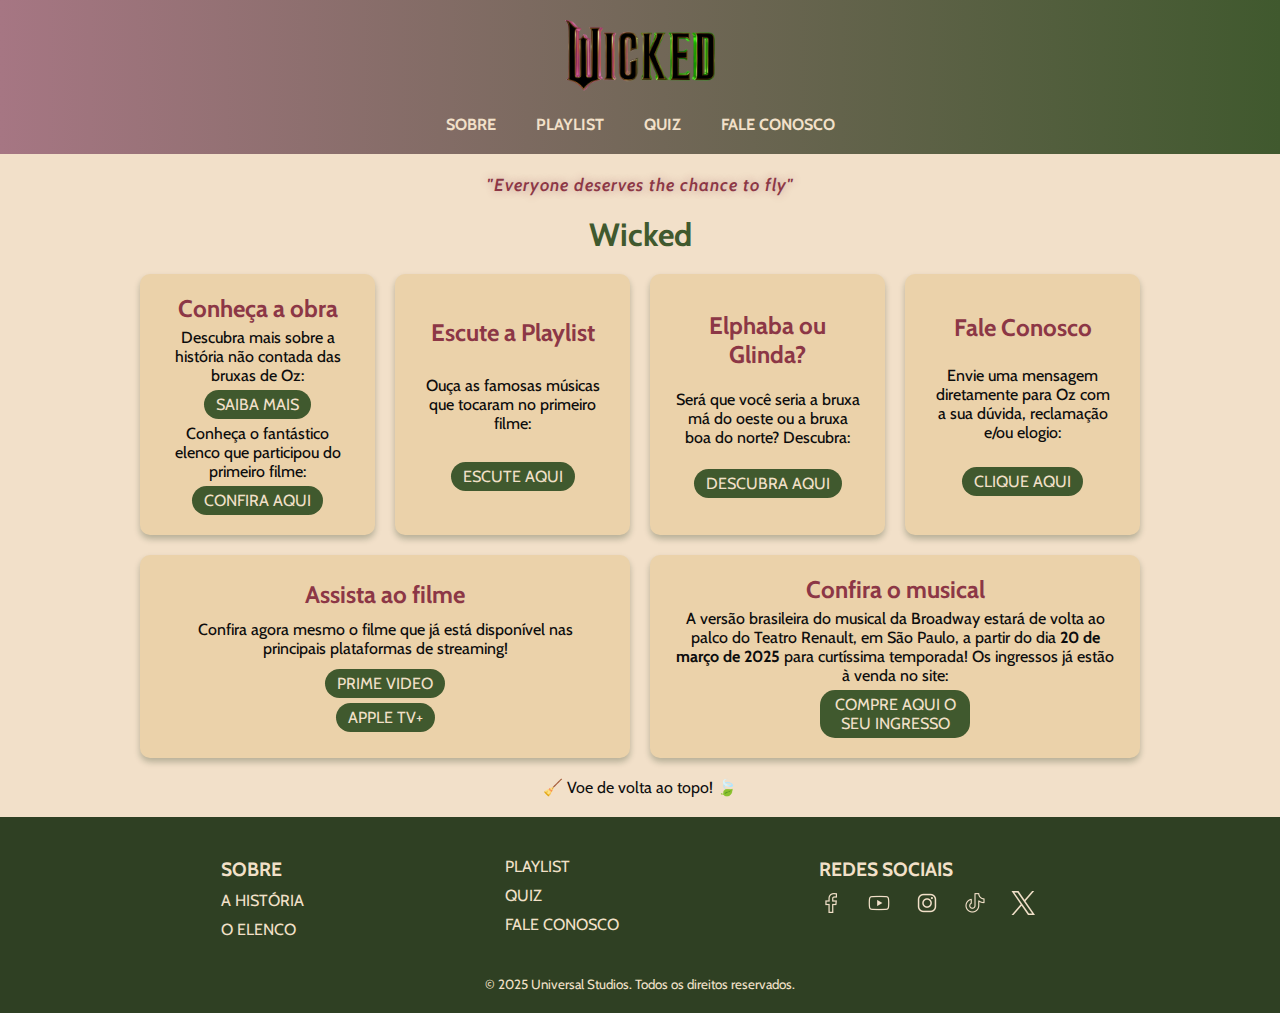
==== index.html @ 05f2bafe "padronizando o header" ====
<!DOCTYPE html>
<html lang="pt-BR">
    <head>
        <title>Wicked - Filme</title>
        <meta charset="UTF-8">
        <meta name="viewport" content="width=device-width, initial-scale=1">
        <meta name="description" content="Site sobre o filme 'Wicked' inspirado no musical de sucesso. Descubra a história nunca contada das bruxas de Oz.">
        <meta name="keywords" content="Wicked, Musical, Filme, Wicked The Musical, As Bruxas de Oz, Elphaba, Glinda, Broadway, Cinema">
        <meta name="author" content="CodificADAs IME-USP">
        <link rel="icon" href="assets/favicon.ico" type="image/x-icon">
        <link rel="stylesheet" href="style-index.css">
    </head>
    <body>
        <header>
            <a href="index.html"><img src="assets/wicked-logo.png" alt="logo"></a>
            <nav>
                <ul>
                    <li>
                        <a href="#">SOBRE</a>
                        <ul>
                            <li><a href="historia.html">HISTÓRIA</a></li>
                            <li><a href="elenco.html">ELENCO</a></li>
                        </ul>
                    </li>
                    <li><a href="playlist.html">PLAYLIST</a></li>
                    <li><a href="quiz.html">QUIZ</a></li>
                    <li><a href="faleconosco.html">FALE CONOSCO</a></li>
                </ul>
            </nav>
        </header>
        <main>
            <!-- Todas as frases de efeito nas páginas, deixe na opção itálico com <em> -->
            <!-- Além disso, use sempre a ID frase-de-efeito para editar no CSS -->
            <p id="frase-de-efeito"> <em>"Everyone deserves the chance to fly"</em></p>
            <h1> Wicked </h1>
            <section class="main-container">
                <!-- SOBRE -->
                <article class="main-block">
                    <h2> Conheça a obra </h2>
                    <p> Descubra mais sobre a história não contada das bruxas de Oz:</p>
                    <a href="historia.html">SAIBA MAIS</a>
                    <p> Conheça o fantástico elenco que participou do primeiro filme:</p>
                    <a href="elenco.html">CONFIRA AQUI</a>
                </article>
                <!-- PLAYLIST -->
                <article class="main-block">
                    <h2> Escute a Playlist </h2>
                    <p> Ouça as famosas músicas que tocaram no primeiro filme: </p>
                    <a href="playlist.html">ESCUTE AQUI</a>
                </article>
                <!-- QUIZ -->
                <article class="main-block">
                    <h2> Elphaba ou Glinda? </h2>
                    <p> Será que você seria a bruxa má do oeste ou a bruxa boa do norte? Descubra: </p>
                    <a href="quiz.html">DESCUBRA AQUI</a>
                </article>
                <!-- FALE CONOSCO -->
                <article class="main-block">
                    <h2> Fale Conosco </h2>
                    <p> Envie uma mensagem diretamente para Oz com a sua dúvida, reclamação e/ou elogio: </p>
                    <a href="faleconosco.html">CLIQUE AQUI</a>
                </article>
                <!-- FILME NOS STREAMINGS -->
                <article class="main-block">
                    <h2>Assista ao filme</h2>
                    <p>Confira agora mesmo o filme que já está disponível nas principais plataformas de streaming!</p>
                    <a href="https://www.primevideo.com/-/pt/detail/Wicked/0OWZLPZCZKLFFM69I3A60V1KQ6" target="_blank">PRIME VIDEO</a>
                    <a href="https://tv.apple.com/br/movie/wicked/umc.cmc.2y47u72bw6uhh0g4zpgxkvatk" target="_blank">APPLE TV+</a>
                </article>
                <!-- O MUSICAL EM 2025 -->
                <article class="main-block">
                    <h2>Confira o musical</h2>
                    <p>A versão brasileira do musical da Broadway estará de volta ao palco do Teatro Renault, em São Paulo, a partir do dia <strong>20 de março de 2025</strong> para curtíssima temporada! Os ingressos já estão à venda no site:</p>
                    <a href="https://www.wickedbrasil.com/" target="_blank">COMPRE AQUI O SEU INGRESSO</a>
                </article>
            </section>
            <!-- VOLTAR AO TOPO -->
            <section>
                <p id="topo"> <a href="#">&#129529; Voe de volta ao topo! &#127811;</a></p>
            </section>
        </main>
        <footer>
            <section class="footer-links">
                <div class="footer-block">
                    <h3>SOBRE</h3>
                    <ul>
                        <li><a href="historia.html">A HISTÓRIA</a></li>
                        <li><a href="elenco.html">O ELENCO</a></li>
                    </ul>
                </div>
                <div class="footer-block">
                    <ul>
                        <li><a href="playlist.html">PLAYLIST</a></li>
                        <li><a href="quiz.html">QUIZ</a></li>
                        <li><a href="faleconosco.html">FALE CONOSCO</a></li>
                    </ul>
                </div>
                <div class="footer-block">
                    <h3>REDES SOCIAIS</h3>
                    <div class="social-icons">
                        <ul>
                            <li><a href="https://www.facebook.com/wickedmovie/" target="_blank">
                                <img src="assets/facebook.png" alt="Ícone do Facebook">
                            </a></li>
                            <li><a href="https://www.youtube.com/c/wickedmovie" target="_blank">
                                <img src="assets/youtube.png" alt="Ícone do YouTube">
                            </a></li>
                            <li><a href="https://www.instagram.com/wickedmovie/" target="_blank">
                                <img src="assets/instagram.png" alt="Ícone do Instagram">
                            </a></li>
                            <li><a href="https://www.tiktok.com/@wickedmovie" target="_blank">
                                <img src="assets/tiktok.png" alt="Ícone do TikTok">
                            </a></li>
                            <li><a href="https://x.com/wickedmovie?mx=2" target="_blank">
                                <img src="assets/xtwitter.png" alt="Ícone do X">
                            </a></li>
                        </ul>
                    </div>
                </div>
            </section>
            <div class="footer-rights">
                <small>&copy; 2025 Universal Studios. Todos os direitos reservados.</small>
            </div>
        </footer> 
    </body>
</html>
---- style-index.css ----
@import url('https://fonts.googleapis.com/css2?family=Cabin:ital,wght@0,400..700;1,400..700&display=swap');

* {
    margin: 0;
    padding: 0;
    box-sizing: border-box;
}

body {
    background-color: #F2E0C9;
    color: #0D0D0D;
    font-family: "Cabin", sans-serif;
    font-weight: 400;
}

header {
    display: flex;
    flex-wrap: wrap;
    flex-direction: column;
    justify-content: center;
    align-items: center;
    padding: 20px 0;
    background: linear-gradient(to right, #A67683, #40592E);
}

header img {
    width: 150px;
    height: auto;
    margin-bottom: 20px;
}

nav {
    display: flex;
    flex-wrap: wrap;
    justify-content: center;
}

nav ul {
    display: flex;
    list-style: none;
    flex-wrap: wrap;
    justify-content: center;
}

nav ul li {
    margin: 0 20px;
    position: relative;
}

nav ul li a {
    text-decoration: none;
    color: #F2E0C9;
    font-weight: bold;
    font-size: 16px;
}

nav ul li a:hover {
    color: #FFD700;
}

nav ul li:hover > ul {
    display: block;
}

nav ul li ul {
    display: none;
    position: absolute;
    top: 100%;
    left: 0;
    background-color: #8C3746;
    padding: 10px;
    border-radius: 5px;
}

nav ul li ul li {
    margin: 0;
}

nav ul li ul li a {
    font-size: 14px;
}

main {
    padding: 20px;
    text-align: center;
}

#frase-de-efeito {
    color: #8C3746;
    font-weight: 600;
    letter-spacing: 1px; 
    text-shadow: 0px 0px 8px rgba(140, 55, 71, 0.418);
    font-size: 1.1rem;
}

h1 {
    color:#40592E;
    padding: 20px;
}

.main-container {
    display: flex;
    flex-wrap: wrap;
    align-items: stretch;
    max-width: 1000px;
    margin: 0 auto;
    gap: 20px;
}

.main-container h2 {
    color:#8C3746;
}

.main-container p {
    font-weight: 450;
    color: #0D0D0D;
    padding: 5px;
}

.main-block {
    flex: 1 1 200px; 
    display: flex;
    flex-direction: column;
    justify-content: space-evenly;
    align-items: center;
    background-color: #ebd2aa;
    padding: 20px;
    border-radius: 10px;
    box-shadow: 0 4px 6px rgba(17, 43, 15, 0.267);
    text-align: center;
}

.main-block a {
    color: #F2E0C9;
    background-color:#40592E;
    max-width: 150px;
    padding: 5px 12px;
    border-radius: 15px;
    font-weight: 500px;
    text-decoration: none;
}

.main-block a:hover {
    color: #0D0D0D;
    background-color: #FFD700;
}

#topo {
    text-align: center;
    padding-top: 20px;
}

#topo a {
    color:#0D0D0D;
    text-decoration: none;
}

footer {
    background-color: #2F4023;
    color: #F2E0C9;
    flex: 1 1 200px; 
    display: flex;
    flex-direction: column;
    padding: 20px 0px;
}

.footer-links {
    flex: 1 1 100px; 
    display: flex;
    flex-direction: row;
    justify-content: space-evenly;
    flex-wrap: wrap;
    padding: 20px;
}

.footer-block h3 {
    font-size: 1.2rem;
    margin-bottom: 10px;
}

.footer-block ul {
    list-style: none;
    padding: 0;
}

.footer-block ul li {
    margin-bottom: 10px;
}

.footer-block ul li a {
    text-decoration: none;
    color: #F2E0C9;
}

.footer-block ul li a:hover {
    color: #FFD700;
}

.social-icons ul {
    display: flex;
    flex-direction: row;
    align-items: center;
    flex-wrap: wrap;
}

.social-icons img {
    width: 50%;
}

.footer-rights {
    text-align: center;
    padding-top: 5px;
}
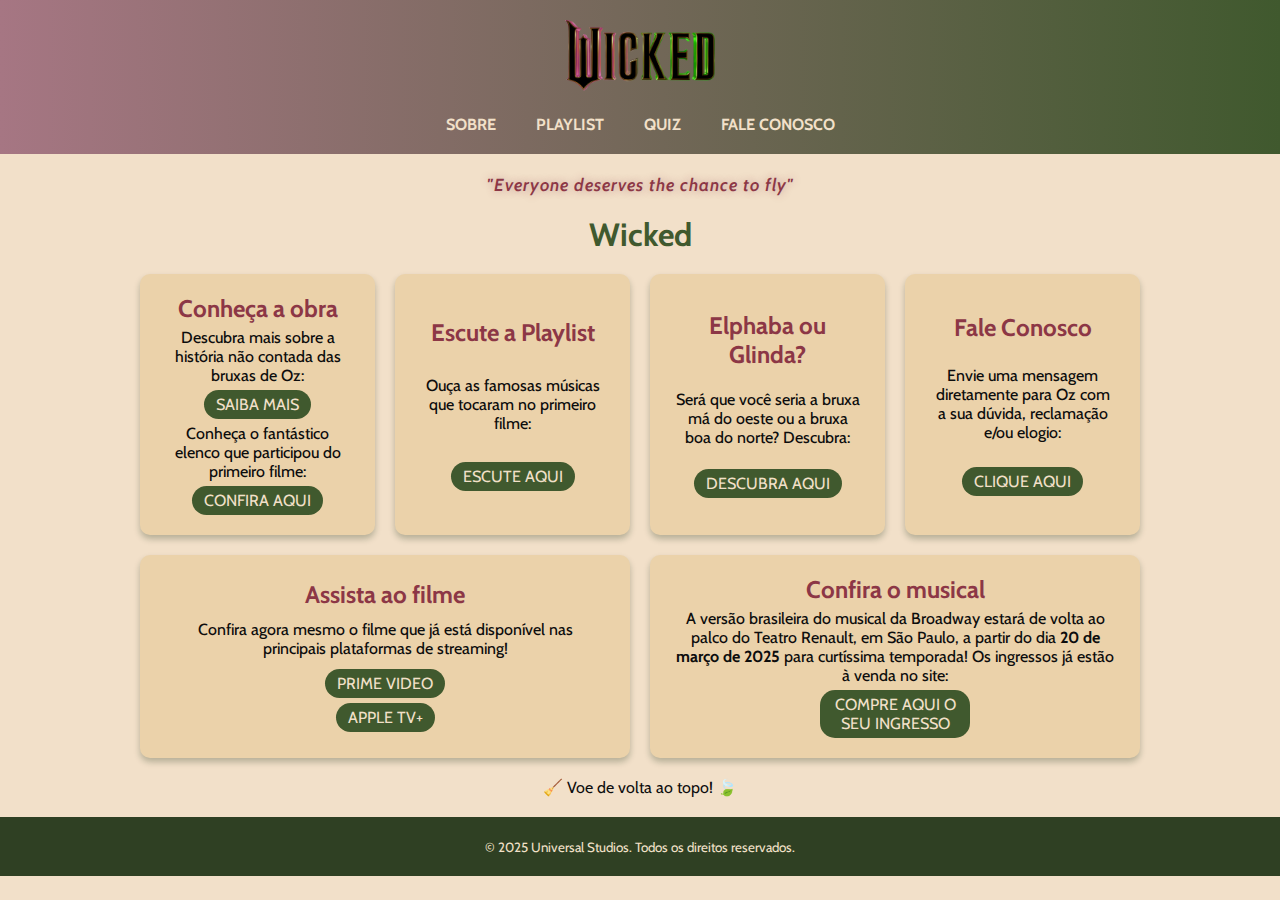
==== commit 4436971b: "simplificando o footer" ====
--- a/index.html
+++ b/index.html
@@ -7,7 +7,7 @@
         <meta name="description" content="Site sobre o filme 'Wicked' inspirado no musical de sucesso. Descubra a história nunca contada das bruxas de Oz.">
         <meta name="keywords" content="Wicked, Musical, Filme, Wicked The Musical, As Bruxas de Oz, Elphaba, Glinda, Broadway, Cinema">
         <meta name="author" content="CodificADAs IME-USP">
-        <link rel="icon" href="assets/favicon.ico" type="image/x-icon">
+        <link rel="icon" href="assets/icone-bruxa.png" type="image/png">
         <link rel="stylesheet" href="style-index.css">
     </head>
     <body>
@@ -31,96 +31,58 @@
         <main>
             <!-- Todas as frases de efeito nas páginas, deixe na opção itálico com <em> -->
             <!-- Além disso, use sempre a ID frase-de-efeito para editar no CSS -->
-            <p id="frase-de-efeito"> <em>"Everyone deserves the chance to fly"</em></p>
-            <h1> Wicked </h1>
-            <section class="main-container">
-                <!-- SOBRE -->
-                <article class="main-block">
-                    <h2> Conheça a obra </h2>
-                    <p> Descubra mais sobre a história não contada das bruxas de Oz:</p>
-                    <a href="historia.html">SAIBA MAIS</a>
-                    <p> Conheça o fantástico elenco que participou do primeiro filme:</p>
-                    <a href="elenco.html">CONFIRA AQUI</a>
-                </article>
-                <!-- PLAYLIST -->
-                <article class="main-block">
-                    <h2> Escute a Playlist </h2>
-                    <p> Ouça as famosas músicas que tocaram no primeiro filme: </p>
-                    <a href="playlist.html">ESCUTE AQUI</a>
-                </article>
-                <!-- QUIZ -->
-                <article class="main-block">
-                    <h2> Elphaba ou Glinda? </h2>
-                    <p> Será que você seria a bruxa má do oeste ou a bruxa boa do norte? Descubra: </p>
-                    <a href="quiz.html">DESCUBRA AQUI</a>
-                </article>
-                <!-- FALE CONOSCO -->
-                <article class="main-block">
-                    <h2> Fale Conosco </h2>
-                    <p> Envie uma mensagem diretamente para Oz com a sua dúvida, reclamação e/ou elogio: </p>
-                    <a href="faleconosco.html">CLIQUE AQUI</a>
-                </article>
-                <!-- FILME NOS STREAMINGS -->
-                <article class="main-block">
-                    <h2>Assista ao filme</h2>
-                    <p>Confira agora mesmo o filme que já está disponível nas principais plataformas de streaming!</p>
-                    <a href="https://www.primevideo.com/-/pt/detail/Wicked/0OWZLPZCZKLFFM69I3A60V1KQ6" target="_blank">PRIME VIDEO</a>
-                    <a href="https://tv.apple.com/br/movie/wicked/umc.cmc.2y47u72bw6uhh0g4zpgxkvatk" target="_blank">APPLE TV+</a>
-                </article>
-                <!-- O MUSICAL EM 2025 -->
-                <article class="main-block">
-                    <h2>Confira o musical</h2>
-                    <p>A versão brasileira do musical da Broadway estará de volta ao palco do Teatro Renault, em São Paulo, a partir do dia <strong>20 de março de 2025</strong> para curtíssima temporada! Os ingressos já estão à venda no site:</p>
-                    <a href="https://www.wickedbrasil.com/" target="_blank">COMPRE AQUI O SEU INGRESSO</a>
-                </article>
-            </section>
-            <!-- VOLTAR AO TOPO -->
             <section>
-                <p id="topo"> <a href="#">&#129529; Voe de volta ao topo! &#127811;</a></p>
-            </section>
-        </main>
-        <footer>
-            <section class="footer-links">
-                <div class="footer-block">
-                    <h3>SOBRE</h3>
-                    <ul>
-                        <li><a href="historia.html">A HISTÓRIA</a></li>
-                        <li><a href="elenco.html">O ELENCO</a></li>
-                    </ul>
-                </div>
-                <div class="footer-block">
-                    <ul>
-                        <li><a href="playlist.html">PLAYLIST</a></li>
-                        <li><a href="quiz.html">QUIZ</a></li>
-                        <li><a href="faleconosco.html">FALE CONOSCO</a></li>
-                    </ul>
-                </div>
-                <div class="footer-block">
-                    <h3>REDES SOCIAIS</h3>
-                    <div class="social-icons">
-                        <ul>
-                            <li><a href="https://www.facebook.com/wickedmovie/" target="_blank">
-                                <img src="assets/facebook.png" alt="Ícone do Facebook">
-                            </a></li>
-                            <li><a href="https://www.youtube.com/c/wickedmovie" target="_blank">
-                                <img src="assets/youtube.png" alt="Ícone do YouTube">
-                            </a></li>
-                            <li><a href="https://www.instagram.com/wickedmovie/" target="_blank">
-                                <img src="assets/instagram.png" alt="Ícone do Instagram">
-                            </a></li>
-                            <li><a href="https://www.tiktok.com/@wickedmovie" target="_blank">
-                                <img src="assets/tiktok.png" alt="Ícone do TikTok">
-                            </a></li>
-                            <li><a href="https://x.com/wickedmovie?mx=2" target="_blank">
-                                <img src="assets/xtwitter.png" alt="Ícone do X">
-                            </a></li>
-                        </ul>
+                <p id="frase-de-efeito"> <em>"Everyone deserves the chance to fly"</em></p>
+                <h1> Wicked </h1>
+                <div class="main-container">
+                    <!-- SOBRE -->
+                    <div class="main-block">
+                        <h2> Conheça a obra </h2>
+                        <p> Descubra mais sobre a história não contada das bruxas de Oz:</p>
+                        <a href="historia.html">SAIBA MAIS</a>
+                        <p> Conheça o fantástico elenco que participou do primeiro filme:</p>
+                        <a href="elenco.html">CONFIRA AQUI</a>
+                    </div>
+                    <!-- PLAYLIST -->
+                    <div class="main-block">
+                        <h2> Escute a Playlist </h2>
+                        <p> Ouça as famosas músicas que tocaram no primeiro filme: </p>
+                        <a href="playlist.html">ESCUTE AQUI</a>
+                    </div>
+                    <!-- QUIZ -->
+                    <div class="main-block">
+                        <h2> Elphaba ou Glinda? </h2>
+                        <p> Será que você seria a bruxa má do oeste ou a bruxa boa do norte? Descubra: </p>
+                        <a href="quiz.html">DESCUBRA AQUI</a>
+                    </div>
+                    <!-- FALE CONOSCO -->
+                    <div class="main-block">
+                        <h2> Fale Conosco </h2>
+                        <p> Envie uma mensagem diretamente para Oz com a sua dúvida, reclamação e/ou elogio: </p>
+                        <a href="faleconosco.html">CLIQUE AQUI</a>
+                    </div>
+                    <!-- FILME NOS STREAMINGS -->
+                    <div class="main-block">
+                        <h2>Assista ao filme</h2>
+                        <p>Confira agora mesmo o filme que já está disponível nas principais plataformas de streaming!</p>
+                        <a href="https://www.primevideo.com/-/pt/detail/Wicked/0OWZLPZCZKLFFM69I3A60V1KQ6" target="_blank">PRIME VIDEO</a>
+                        <a href="https://tv.apple.com/br/movie/wicked/umc.cmc.2y47u72bw6uhh0g4zpgxkvatk" target="_blank">APPLE TV+</a>
+                    </div>
+                    <!-- O MUSICAL EM 2025 -->
+                    <div class="main-block">
+                        <h2>Confira o musical</h2>
+                        <p>A versão brasileira do musical da Broadway estará de volta ao palco do Teatro Renault, em São Paulo, a partir do dia <strong>20 de março de 2025</strong> para curtíssima temporada! Os ingressos já estão à venda no site:</p>
+                        <a href="https://www.wickedbrasil.com/" target="_blank">COMPRE AQUI O SEU INGRESSO</a>
                     </div>
                 </div>
             </section>
-            <div class="footer-rights">
-                <small>&copy; 2025 Universal Studios. Todos os direitos reservados.</small>
+            <!-- VOLTAR AO TOPO -->
+            <div>
+                <p id="topo"> <a href="#">&#129529; Voe de volta ao topo! &#127811;</a></p>
             </div>
+        </main>
+        <footer>
+            <small>&copy; 2025 Universal Studios. Todos os direitos reservados.</small>
         </footer> 
     </body>
 </html>
--- a/style-index.css
+++ b/style-index.css
@@ -95,6 +95,7 @@
 
 h1 {
     color:#40592E;
+    font-size: 2rem;
     padding: 20px;
 }
 
@@ -138,6 +139,7 @@
     border-radius: 15px;
     font-weight: 500px;
     text-decoration: none;
+    transition: all 0.5s ease;
 }
 
 .main-block a:hover {
@@ -155,59 +157,13 @@
     text-decoration: none;
 }
 
+#topo a:hover {
+    color:#40592E;
+}
+
 footer {
     background-color: #2F4023;
     color: #F2E0C9;
-    flex: 1 1 200px; 
-    display: flex;
-    flex-direction: column;
     padding: 20px 0px;
-}
-
-.footer-links {
-    flex: 1 1 100px; 
-    display: flex;
-    flex-direction: row;
-    justify-content: space-evenly;
-    flex-wrap: wrap;
-    padding: 20px;
-}
-
-.footer-block h3 {
-    font-size: 1.2rem;
-    margin-bottom: 10px;
-}
-
-.footer-block ul {
-    list-style: none;
-    padding: 0;
-}
-
-.footer-block ul li {
-    margin-bottom: 10px;
-}
-
-.footer-block ul li a {
-    text-decoration: none;
-    color: #F2E0C9;
-}
-
-.footer-block ul li a:hover {
-    color: #FFD700;
-}
-
-.social-icons ul {
-    display: flex;
-    flex-direction: row;
-    align-items: center;
-    flex-wrap: wrap;
-}
-
-.social-icons img {
-    width: 50%;
-}
-
-.footer-rights {
     text-align: center;
-    padding-top: 5px;
 }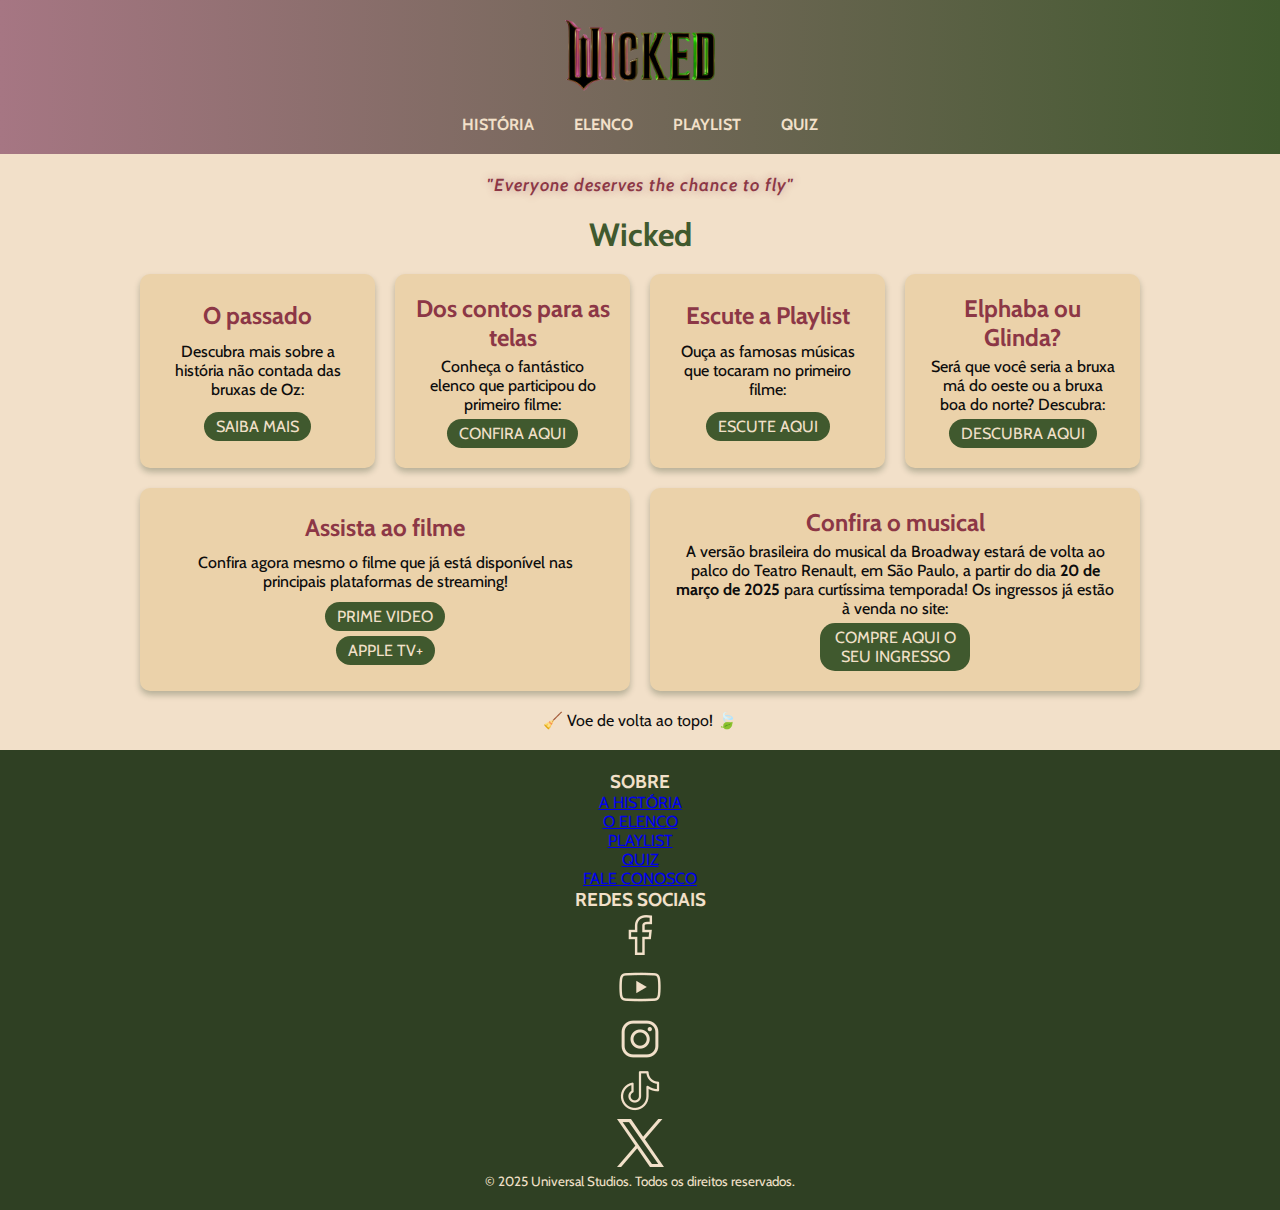
==== commit 8a3ebe4d: "Fazendo todas as modificações faladas pelo whatsapp" ====
--- a/index.html
+++ b/index.html
@@ -15,16 +15,10 @@
             <a href="index.html"><img src="assets/wicked-logo.png" alt="logo"></a>
             <nav>
                 <ul>
-                    <li>
-                        <a href="#">SOBRE</a>
-                        <ul>
-                            <li><a href="historia.html">HISTÓRIA</a></li>
-                            <li><a href="elenco.html">ELENCO</a></li>
-                        </ul>
-                    </li>
+                    <li><a href="historia.html">HISTÓRIA</a></li>
+                    <li><a href="elenco.html">ELENCO</a></li>
                     <li><a href="playlist.html">PLAYLIST</a></li>
                     <li><a href="quiz.html">QUIZ</a></li>
-                    <li><a href="faleconosco.html">FALE CONOSCO</a></li>
                 </ul>
             </nav>
         </header>
@@ -35,14 +29,20 @@
                 <p id="frase-de-efeito"> <em>"Everyone deserves the chance to fly"</em></p>
                 <h1> Wicked </h1>
                 <div class="main-container">
-                    <!-- SOBRE -->
-                    <div class="main-block">
-                        <h2> Conheça a obra </h2>
+                    <!-- HISTÓRIA -->
+                     <div class="main-block">
+                        <h2> O passado</h2>
                         <p> Descubra mais sobre a história não contada das bruxas de Oz:</p>
                         <a href="historia.html">SAIBA MAIS</a>
+                     </div>
+
+                     <!-- ELENCO -->
+                     <div class="main-block">
+                        <h2> Dos contos para as telas </h2>
                         <p> Conheça o fantástico elenco que participou do primeiro filme:</p>
                         <a href="elenco.html">CONFIRA AQUI</a>
-                    </div>
+                     </div>
+
                     <!-- PLAYLIST -->
                     <div class="main-block">
                         <h2> Escute a Playlist </h2>
@@ -55,12 +55,7 @@
                         <p> Será que você seria a bruxa má do oeste ou a bruxa boa do norte? Descubra: </p>
                         <a href="quiz.html">DESCUBRA AQUI</a>
                     </div>
-                    <!-- FALE CONOSCO -->
-                    <div class="main-block">
-                        <h2> Fale Conosco </h2>
-                        <p> Envie uma mensagem diretamente para Oz com a sua dúvida, reclamação e/ou elogio: </p>
-                        <a href="faleconosco.html">CLIQUE AQUI</a>
-                    </div>
+
                     <!-- FILME NOS STREAMINGS -->
                     <div class="main-block">
                         <h2>Assista ao filme</h2>
@@ -82,7 +77,47 @@
             </div>
         </main>
         <footer>
-            <small>&copy; 2025 Universal Studios. Todos os direitos reservados.</small>
+            <section class="footer-links">
+                <div class="footer-block">
+                    <h3>SOBRE</h3>
+                    <ul>
+                        <li><a href="historia.html">A HISTÓRIA</a></li>
+                        <li><a href="elenco.html">O ELENCO</a></li>
+                    </ul>
+                </div>
+                <div class="footer-block">
+                    <ul>
+                        <li><a href="playlist.html">PLAYLIST</a></li>
+                        <li><a href="quiz.html">QUIZ</a></li>
+                        <li><a href="faleconosco.html">FALE CONOSCO</a></li>
+                    </ul>
+                </div>
+                <div class="footer-block">
+                    <h3>REDES SOCIAIS</h3>
+                    <div class="social-icons">
+                        <ul>
+                            <li><a href="https://www.facebook.com/wickedmovie/" target="_blank">
+                                <img src="assets/facebook.png" alt="Ícone do Facebook">
+                            </a></li>
+                            <li><a href="https://www.youtube.com/c/wickedmovie" target="_blank">
+                                <img src="assets/youtube.png" alt="Ícone do YouTube">
+                            </a></li>
+                            <li><a href="https://www.instagram.com/wickedmovie/" target="_blank">
+                                <img src="assets/instagram.png" alt="Ícone do Instagram">
+                            </a></li>
+                            <li><a href="https://www.tiktok.com/@wickedmovie" target="_blank">
+                                <img src="assets/tiktok.png" alt="Ícone do TikTok">
+                            </a></li>
+                            <li><a href="https://x.com/wickedmovie?mx=2" target="_blank">
+                                <img src="assets/xtwitter.png" alt="Ícone do X">
+                            </a></li>
+                        </ul>
+                    </div>
+                </div>
+            </section>
+            <div class="footer-rights">
+                <small>&copy; 2025 Universal Studios. Todos os direitos reservados.</small>
+            </div>
         </footer> 
     </body>
 </html>
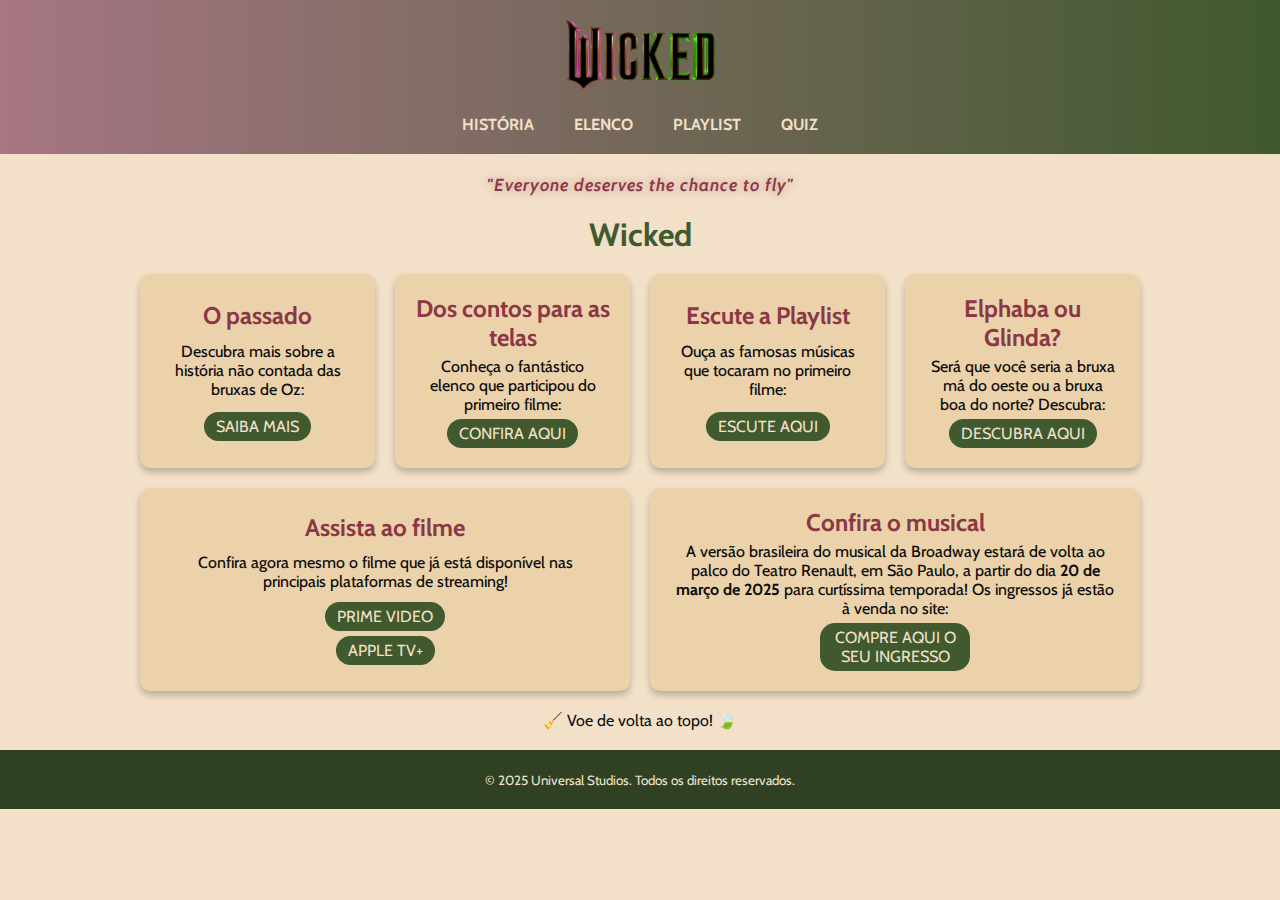
==== commit 80fbc6c9: "Merge remote-tracking branch 'refs/remotes/origin/main'" ====
--- a/index.html
+++ b/index.html
@@ -77,47 +77,7 @@
             </div>
         </main>
         <footer>
-            <section class="footer-links">
-                <div class="footer-block">
-                    <h3>SOBRE</h3>
-                    <ul>
-                        <li><a href="historia.html">A HISTÓRIA</a></li>
-                        <li><a href="elenco.html">O ELENCO</a></li>
-                    </ul>
-                </div>
-                <div class="footer-block">
-                    <ul>
-                        <li><a href="playlist.html">PLAYLIST</a></li>
-                        <li><a href="quiz.html">QUIZ</a></li>
-                        <li><a href="faleconosco.html">FALE CONOSCO</a></li>
-                    </ul>
-                </div>
-                <div class="footer-block">
-                    <h3>REDES SOCIAIS</h3>
-                    <div class="social-icons">
-                        <ul>
-                            <li><a href="https://www.facebook.com/wickedmovie/" target="_blank">
-                                <img src="assets/facebook.png" alt="Ícone do Facebook">
-                            </a></li>
-                            <li><a href="https://www.youtube.com/c/wickedmovie" target="_blank">
-                                <img src="assets/youtube.png" alt="Ícone do YouTube">
-                            </a></li>
-                            <li><a href="https://www.instagram.com/wickedmovie/" target="_blank">
-                                <img src="assets/instagram.png" alt="Ícone do Instagram">
-                            </a></li>
-                            <li><a href="https://www.tiktok.com/@wickedmovie" target="_blank">
-                                <img src="assets/tiktok.png" alt="Ícone do TikTok">
-                            </a></li>
-                            <li><a href="https://x.com/wickedmovie?mx=2" target="_blank">
-                                <img src="assets/xtwitter.png" alt="Ícone do X">
-                            </a></li>
-                        </ul>
-                    </div>
-                </div>
-            </section>
-            <div class="footer-rights">
-                <small>&copy; 2025 Universal Studios. Todos os direitos reservados.</small>
-            </div>
+            <small>&copy; 2025 Universal Studios. Todos os direitos reservados.</small>
         </footer> 
     </body>
 </html>
